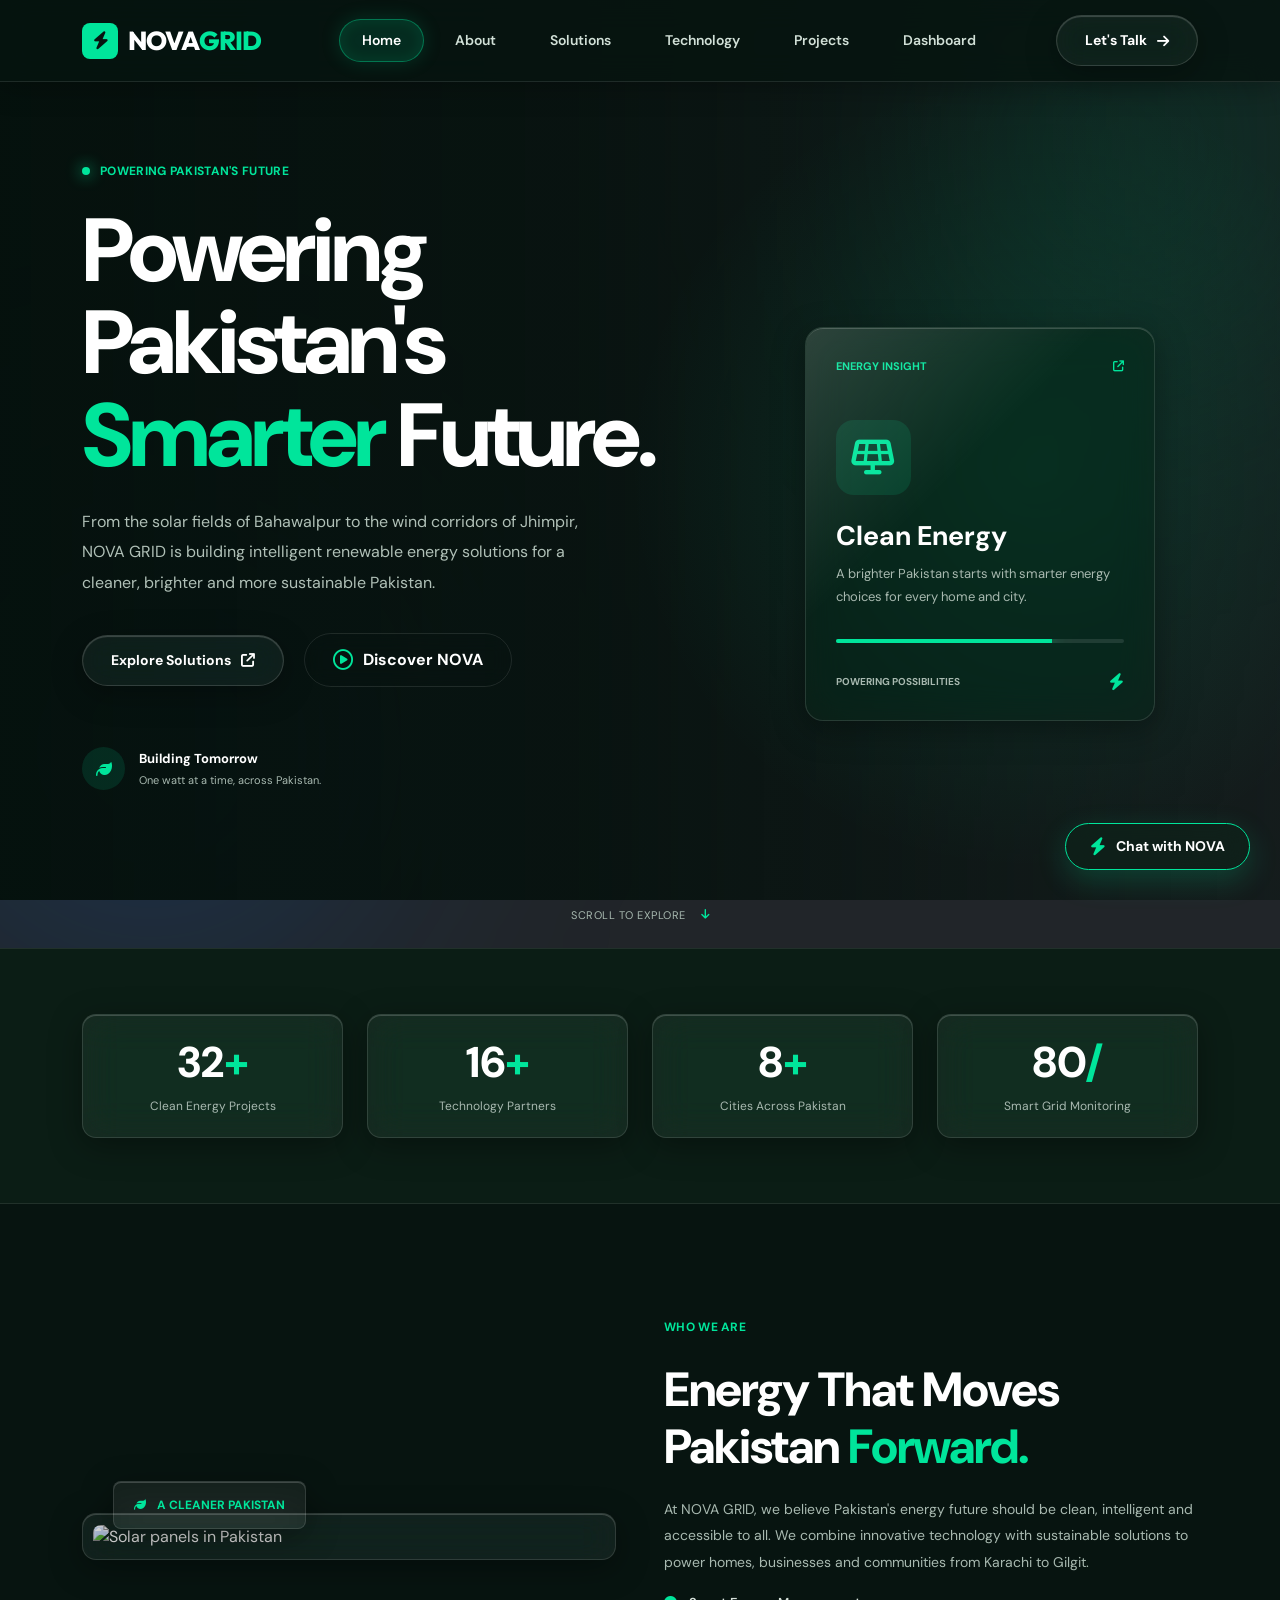
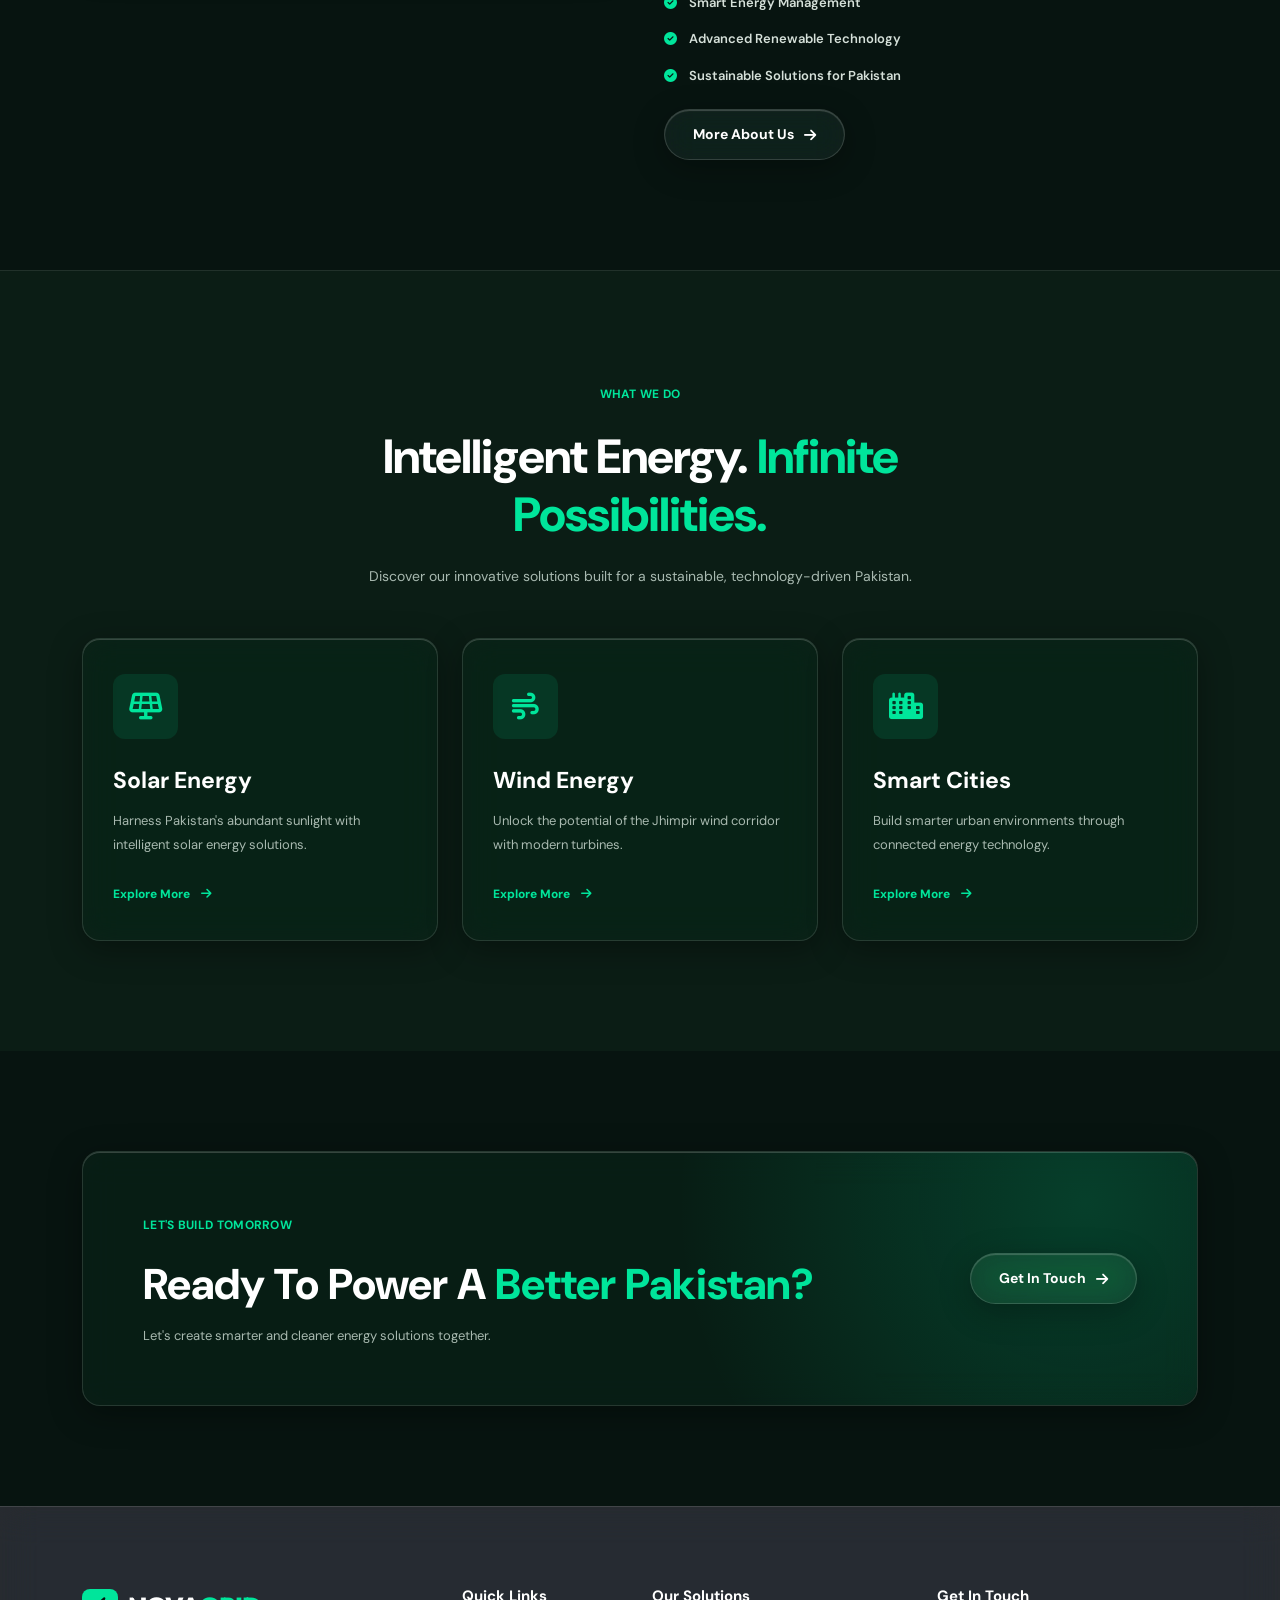
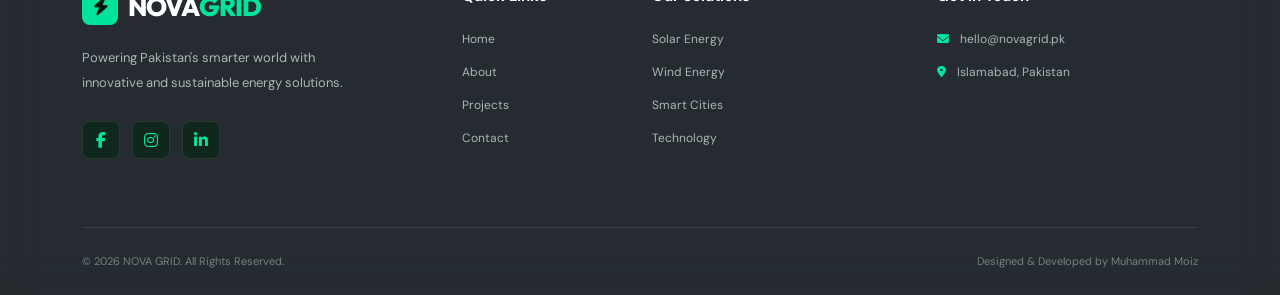
==== index.html @ ccac29c7 "Add files via upload" ====
<!DOCTYPE html>
<html lang="en">
<head>
    <meta charset="UTF-8">
    <meta name="viewport" content="width=device-width, initial-scale=1.0">
    <meta name="description" content="NOVA GRID — Powering Pakistan's smarter, cleaner future with intelligent renewable energy solutions.">
    <title>NOVA GRID | Powering Pakistan's Smarter Future</title>

    <!-- Bootstrap 5 CSS -->
    <link href="https://cdn.jsdelivr.net/npm/bootstrap@5.3.3/dist/css/bootstrap.min.css" rel="stylesheet">

    <!-- Font Awesome -->
    <link rel="stylesheet" href="https://cdnjs.cloudflare.com/ajax/libs/font-awesome/6.5.2/css/all.min.css">

    <!-- Google Fonts -->
    <link href="https://fonts.googleapis.com/css2?family=DM+Sans:wght@400;500;600;700;800&family=Outfit:wght@400;500;600;700;800&display=swap" rel="stylesheet">

    <!-- Custom liquid-glass CSS -->
    <link rel="stylesheet" href="style.css">
</head>

<body class="font-dmsans bg-dark text-white overflow-x-hidden">

    <!-- Skip link (accessibility) -->
    <a href="#main" class="skip-link">Skip to content</a>

    <!-- Ambient gradient blobs -->
    <div class="ambient-blob blob-a" aria-hidden="true"></div>
    <div class="ambient-blob blob-b" aria-hidden="true"></div>

    <!-- ================= NAVBAR ================= -->
    <nav class="navbar navbar-expand-lg fixed-top glass-nav">
        <div class="container">
            <!-- Logo -->
            <a class="navbar-brand" href="index.html">
                <span class="brand-icon"><i class="fa-solid fa-bolt"></i></span>
                NOVA<span class="brand-green">GRID</span>
            </a>

            <!-- Mobile Toggle Button -->
            <button class="navbar-toggler" type="button"
                data-bs-toggle="collapse" data-bs-target="#mainNavbar"
                aria-controls="mainNavbar" aria-expanded="false" aria-label="Toggle navigation">
                <span class="navbar-toggler-icon"></span>
            </button>

            <!-- Links -->
            <div class="collapse navbar-collapse" id="mainNavbar">
                <ul class="navbar-nav mx-auto mb-2 mb-lg-0">
                    <li class="nav-item"><a class="nav-link active" href="index.html">Home</a></li>
                    <li class="nav-item"><a class="nav-link" href="about.html">About</a></li>
                    <li class="nav-item"><a class="nav-link" href="solutions.html">Solutions</a></li>
                    <li class="nav-item"><a class="nav-link" href="technology.html">Technology</a></li>
                    <li class="nav-item"><a class="nav-link" href="projects.html">Projects</a></li>
                    <li class="nav-item"><a class="nav-link" href="dashboard.html">Dashboard</a></li>
                </ul>
                
                <!-- Button -->
                <a href="contact.html" class="nav-btn mt-3 mt-lg-0">
                    Let's Talk <i class="fa-solid fa-arrow-right"></i>
                </a>
            </div>
        </div>
    </nav>

    <main id="main">

        <!-- ================= HERO ================= -->
        <section class="hero-section relative min-h-screen flex items-center">
            <div class="hero-overlay" aria-hidden="true"></div>

            

            <div class="container relative z-10 py-5 lg:py-0">
                <div class="row align-items-center g-5 min-vh-100">

                    <!-- Hero copy -->
                    <div class="col-lg-7 hero-content">
                        <div class="hero-tag">
                            <span></span>
                            POWERING PAKISTAN'S FUTURE
                        </div>

                        <h1 class="font-outfit">
                            Powering Pakistan's <br>
                            <span>Smarter</span> Future.
                        </h1>

                        <p class="hero-description">
                            From the solar fields of Bahawalpur to the wind corridors
                            of Jhimpir, NOVA GRID is building intelligent renewable
                            energy solutions for a cleaner, brighter and more
                            sustainable Pakistan.
                        </p>

                        <div class="hero-buttons">
                            <a href="solutions.html" class="primary-btn">
                                Explore Solutions
                                <i class="fa-solid fa-arrow-up-right-from-square"></i>
                            </a>
                            <a href="about.html" class="secondary-btn">
                                <i class="fa-regular fa-circle-play"></i>
                                Discover NOVA
                            </a>
                        </div>

                        <div class="hero-trust">
                            <div class="trust-icon">
                                <i class="fa-solid fa-leaf"></i>
                            </div>
                            <div>
                                <strong>Building Tomorrow</strong>
                                <small>One watt at a time, across Pakistan.</small>
                            </div>
                        </div>
                    </div>

                    <!-- Glass card -->
                    <div class="col-lg-5">
                        <div class="hero-card glass">
                            <div class="card-top">
                                <span>ENERGY INSIGHT</span>
                                <i class="fa-solid fa-arrow-up-right-from-square"></i>
                            </div>

                            <div class="energy-icon">
                                <i class="fa-solid fa-solar-panel"></i>
                            </div>

                            <h3 class="font-outfit">Clean Energy</h3>
                            <p>
                                A brighter Pakistan starts with smarter
                                energy choices for every home and city.
                            </p>

                            <div class="energy-line"><span></span></div>

                            <div class="card-bottom">
                                <span>POWERING POSSIBILITIES</span>
                                <i class="fa-solid fa-bolt"></i>
                            </div>
                        </div>
                    </div>

                </div>
            </div>

            <div class="hero-scroll">
                SCROLL TO EXPLORE
                <i class="fa-solid fa-arrow-down"></i>
            </div>
        </section>

        <!-- ================= STATS ================= -->
        <section class="stats-section">
            <div class="container">
                <div class="row g-4">
                    <div class="col-6 col-lg-3">
                        <div class="stat-box glass-light">
                            <h2 class="font-outfit">100<span>+</span></h2>
                            <p>Clean Energy Projects</p>
                        </div>
                    </div>
                    <div class="col-6 col-lg-3">
                        <div class="stat-box glass-light">
                            <h2 class="font-outfit">50<span>+</span></h2>
                            <p>Technology Partners</p>
                        </div>
                    </div>
                    <div class="col-6 col-lg-3">
                        <div class="stat-box glass-light">
                            <h2 class="font-outfit">25<span>+</span></h2>
                            <p>Cities Across Pakistan</p>
                        </div>
                    </div>
                    <div class="col-6 col-lg-3">
                        <div class="stat-box glass-light">
                            <h2 class="font-outfit">24<span>/7</span></h2>
                            <p>Smart Grid Monitoring</p>
                        </div>
                    </div>
                </div>
            </div>
        </section>

        <!-- ================= ABOUT ================= -->
        <section class="about-section">
            <div class="container">
                <div class="row align-items-center g-5">

                    <div class="col-lg-6">
                        <div class="about-image glass-light">
                            <img
                                src="https://images.unsplash.com/photo-1509391366360-2e959784a276?auto=format&fit=crop&w=1000&q=85"
                                alt="Solar panels in Pakistan">
                            <div class="image-label glass-light">
                                <i class="fa-solid fa-leaf"></i>
                                A CLEANER PAKISTAN
                            </div>
                        </div>
                    </div>

                    <div class="col-lg-6">
                        <span class="section-tag">WHO WE ARE</span>
                        <h2 class="section-title font-outfit">
                            Energy That Moves
                            Pakistan <span>Forward.</span>
                        </h2>

                        <p class="section-description">
                            At NOVA GRID, we believe Pakistan's energy future
                            should be clean, intelligent and accessible to all.
                            We combine innovative technology with sustainable
                            solutions to power homes, businesses and communities
                            from Karachi to Gilgit.
                        </p>

                        <div class="about-feature">
                            <i class="fa-solid fa-circle-check"></i>
                            <span>Smart Energy Management</span>
                        </div>
                        <div class="about-feature">
                            <i class="fa-solid fa-circle-check"></i>
                            <span>Advanced Renewable Technology</span>
                        </div>
                        <div class="about-feature">
                            <i class="fa-solid fa-circle-check"></i>
                            <span>Sustainable Solutions for Pakistan</span>
                        </div>

                        <a href="about.html" class="primary-btn mt-4">
                            More About Us
                            <i class="fa-solid fa-arrow-right"></i>
                        </a>
                    </div>

                </div>
            </div>
        </section>

        <!-- ================= SOLUTIONS ================= -->
        <section class="solutions-section">
            <div class="container">
                <div class="section-heading text-center">
                    <span class="section-tag">WHAT WE DO</span>
                    <h2 class="section-title font-outfit">
                        Intelligent Energy.
                        <span>Infinite Possibilities.</span>
                    </h2>
                    <p class="section-description mx-auto">
                        Discover our innovative solutions built for
                        a sustainable, technology-driven Pakistan.
                    </p>
                </div>

                <div class="row g-4 mt-4">
                    <div class="col-md-6 col-lg-4">
                        <div class="solution-card glass">
                            <div class="solution-icon">
                                <i class="fa-solid fa-solar-panel"></i>
                            </div>
                            <h3 class="font-outfit">Solar Energy</h3>
                            <p>
                                Harness Pakistan's abundant sunlight with
                                intelligent solar energy solutions.
                            </p>
                            <a href="solutions.html">
                                Explore More <i class="fa-solid fa-arrow-right"></i>
                            </a>
                        </div>
                    </div>

                    <div class="col-md-6 col-lg-4">
                        <div class="solution-card glass">
                            <div class="solution-icon">
                                <i class="fa-solid fa-wind"></i>
                            </div>
                            <h3 class="font-outfit">Wind Energy</h3>
                            <p>
                                Unlock the potential of the Jhimpir wind
                                corridor with modern turbines.
                            </p>
                            <a href="solutions.html">
                                Explore More <i class="fa-solid fa-arrow-right"></i>
                            </a>
                        </div>
                    </div>

                    <div class="col-md-6 col-lg-4">
                        <div class="solution-card glass">
                            <div class="solution-icon">
                                <i class="fa-solid fa-city"></i>
                            </div>
                            <h3 class="font-outfit">Smart Cities</h3>
                            <p>
                                Build smarter urban environments through
                                connected energy technology.
                            </p>
                            <a href="solutions.html">
                                Explore More <i class="fa-solid fa-arrow-right"></i>
                            </a>
                        </div>
                    </div>
                </div>
            </div>
        </section>

        <!-- ================= CTA ================= -->
        <section class="cta-section">
            <div class="container">
                <div class="cta-box glass">
                    <div>
                        <span class="section-tag">LET'S BUILD TOMORROW</span>
                        <h2 class="font-outfit">
                            Ready To Power A
                            <span>Better Pakistan?</span>
                        </h2>
                        <p>
                            Let's create smarter and cleaner energy
                            solutions together.
                        </p>
                    </div>
                    <a href="contact.html" class="primary-btn">
                        Get In Touch
                        <i class="fa-solid fa-arrow-right"></i>
                    </a>
                </div>
            </div>
        </section>

    </main>

    <!-- ================= FOOTER ================= -->
    <footer class="footer glass-footer">
        <div class="container">
            <div class="row g-4">
                <div class="col-lg-4">
                    <a class="navbar-brand" href="index.html">
                        <span class="brand-icon"><i class="fa-solid fa-bolt"></i></span>
                        NOVA<span class="brand-green">GRID</span>
                    </a>
                    <p class="footer-description">
                        Powering Pakistan's smarter world with innovative
                        and sustainable energy solutions.
                    </p>
                    <div class="social-links">
                        <a href="#" aria-label="Facebook"><i class="fa-brands fa-facebook-f"></i></a>
                        <a href="#" aria-label="Instagram"><i class="fa-brands fa-instagram"></i></a>
                        <a href="#" aria-label="LinkedIn"><i class="fa-brands fa-linkedin-in"></i></a>
                    </div>
                </div>

                <div class="col-6 col-lg-2">
                    <h5 class="font-outfit">Quick Links</h5>
                    <a href="index.html">Home</a>
                    <a href="about.html">About</a>
                    <a href="projects.html">Projects</a>
                    <a href="contact.html">Contact</a>
                </div>

                <div class="col-6 col-lg-3">
                    <h5 class="font-outfit">Our Solutions</h5>
                    <a href="solutions.html">Solar Energy</a>
                    <a href="solutions.html">Wind Energy</a>
                    <a href="solutions.html">Smart Cities</a>
                    <a href="technology.html">Technology</a>
                </div>

                <div class="col-lg-3">
                    <h5 class="font-outfit">Get In Touch</h5>
                    <p><i class="fa-solid fa-envelope"></i> hello@novagrid.pk</p>
                    <p><i class="fa-solid fa-location-dot"></i> Islamabad, Pakistan</p>
                </div>
            </div>

                        <!-- Footer Bottom -->
            <div class="footer-bottom">
                <p>© 2026 NOVA GRID. All Rights Reserved.</p>
                
                <!-- Yahan aapka naam hai -->
                <p class="developer-credit">
                    Designed & Developed by <span class="moiz-signature">Muhammad Moiz</span>
                </p>
            </div>
        </div>
    </footer>

    <!-- ================= NOVA GRID AI CHATBOT ================= -->
    <!-- Floating Chat Button -->
    <div class="chat-toggle-btn" id="chatToggle">
        <i class="fa-solid fa-bolt"></i> Chat with NOVA
    </div>

    <!-- Chat Window -->
    <div class="chat-window glass" id="chatWindow">
        <div class="chat-header">
            <div class="chat-header-info">
                <div class="chat-avatar"><i class="fa-solid fa-robot"></i></div>
                <div>
                    <h5>NOVA Assistant</h5>
                    <small>Instant answers • Smart energy guide</small>
                </div>
            </div>
            <div class="chat-close" id="chatClose"><i class="fa-solid fa-xmark"></i></div>
        </div>

        <div class="chat-body" id="chatBody">
            <div class="chat-message bot-message">
                Welcome to NOVA GRID! ⚡ I'm your automated energy assistant. Ask me about our solutions, projects in Pakistan, or how to get started.
            </div>
        </div>
        <!-- Quick Replies -->
        <div class="chat-quick-replies" id="quickReplies">
            <button class="quick-btn" onclick="sendQuickReply('Services')">Services</button>
            <button class="quick-btn" onclick="sendQuickReply('Pricing')">Pricing</button>
            <button class="quick-btn" onclick="sendQuickReply('Timeline')">Timeline</button>
            <button class="quick-btn" onclick="sendQuickReply('Projects')">Projects</button>
            <button class="quick-btn" onclick="sendQuickReply('Contact')">Contact</button>
        </div>

        <div class="chat-footer">
            <input type="text" id="chatInput" placeholder="Ask about solar, wind, pricing..." autocomplete="off">
            <button id="chatSend"><i class="fa-solid fa-paper-plane"></i></button>
        </div>
        <div class="chat-note">Automated assistant • For custom quotes, visit Contact page.</div>
    </div>

    <!-- Bootstrap JS -->
    <script src="https://cdn.jsdelivr.net/npm/bootstrap@5.3.3/dist/js/bootstrap.bundle.min.js"></script>

    <!-- jQuery -->
    <script src="https://code.jquery.com/jquery-3.7.1.min.js"></script>

    <!-- Custom JS -->
    <script src="script.js"></script>

</body>
</html>
---- style.css ----
/* =====================================
   NOVA GRID — LIQUID GLASS THEME
===================================== */

* { margin: 0; padding: 0; box-sizing: border-box; }

:root {
    --dark: #071410;
    --dark-light: #0d2018;
    --card: #10271e;
    --green: #00e59b;
    --green-dark: #00b77c;
    --white: #ffffff;
    --text: #a8b9b0;
    --border: rgba(255, 255, 255, 0.09);

    /* Glass tokens */
    --glass-bg: rgba(255, 255, 255, 0.06);
    --glass-bg-strong: rgba(13, 37, 27, 0.55);
    --glass-border: rgba(255, 255, 255, 0.12);
    --glass-highlight: rgba(255, 255, 255, 0.18);
    --glass-shadow: 0 8px 32px rgba(0, 0, 0, 0.35);
    --glass-blur: blur(18px);
}

html { scroll-behavior: smooth; }

body {
    background: var(--dark);
    color: var(--white);
    font-family: 'DM Sans', sans-serif;
    overflow-x: hidden;
    position: relative;
}

a { text-decoration: none; color: inherit; }
::selection { background: var(--green); color: var(--dark); }

/* ---------- Accessibility ---------- */
.skip-link {
    position: absolute; top: -60px; left: 20px; z-index: 2000;
    background: var(--green); color: var(--dark);
    padding: 12px 20px; border-radius: 6px;
    font-weight: 800; font-size: 13px;
    transition: top 0.2s ease;
}
.skip-link:focus { top: 20px; }

a:focus-visible, button:focus-visible, .nav-link:focus-visible,
.primary-btn:focus-visible, .secondary-btn:focus-visible, .nav-btn:focus-visible {
    outline: 2px solid var(--green);
    outline-offset: 3px;
    border-radius: 4px;
}

/* ---------- Ambient blobs (glass refraction) ---------- */
.ambient-blob {
    position: fixed; border-radius: 50%;
    filter: blur(120px); z-index: -1; pointer-events: none;
}
.blob-a {
    width: 600px; height: 600px; top: -150px; right: -150px;
    background: radial-gradient(circle, rgba(0,229,155,0.35), transparent 70%);
}
.blob-b {
    width: 700px; height: 700px; bottom: -200px; left: -200px;
    background: radial-gradient(circle, rgba(0,120,255,0.22), transparent 70%);
}

/* =====================================
   GLASS UTILITY
===================================== */
.glass {
    background: var(--glass-bg-strong);
    border: 1px solid var(--glass-border);
    backdrop-filter: var(--glass-blur) saturate(180%);
    -webkit-backdrop-filter: var(--glass-blur) saturate(180%);
    box-shadow: var(--glass-shadow), inset 0 1px 0 var(--glass-highlight);
    border-radius: 18px;
}
.glass-light {
    background: var(--glass-bg);
    border: 1px solid var(--glass-border);
    backdrop-filter: var(--glass-blur) saturate(160%);
    -webkit-backdrop-filter: var(--glass-blur) saturate(160%);
    box-shadow: var(--glass-shadow), inset 0 1px 0 var(--glass-highlight);
    border-radius: 14px;
}

/* =====================================
   NAVBAR (APPLE LIQUID GLASS STYLE)
===================================== */

.glass-nav {
    padding: 15px 0;
    background: rgba(7, 20, 16, 0.85) !important;
    backdrop-filter: blur(15px);
    -webkit-backdrop-filter: blur(15px);
    border-bottom: 1px solid rgba(255, 255, 255, 0.1);
    box-shadow: 0 4px 30px rgba(0, 0, 0, 0.3);
    z-index: 1000;
    transition: all 0.3s ease;
}

.glass-nav.scrolled {
    padding: 10px 0;
    background: rgba(5, 14, 10, 0.95) !important;
}

/* Logo */
.navbar-brand {
    font-family: 'Outfit', sans-serif;
    font-size: 26px;
    font-weight: 800;
    color: #ffffff !important;
    display: flex;
    align-items: center;
    letter-spacing: -1px;
    margin-right: 20px;
}

.brand-icon {
    display: inline-flex;
    align-items: center;
    justify-content: center;
    width: 36px;
    height: 36px;
    background: var(--green);
    color: var(--dark);
    border-radius: 8px;
    margin-right: 10px;
    font-size: 18px;
}

.brand-green {
    color: var(--green);
}

/* Nav Links (Glass Pill Style) */
.navbar-nav {
    gap: 8px;
}

.nav-link {
    color: #d1e0d7 !important;
    font-size: 14px;
    font-weight: 600;
    padding: 10px 22px !important;
    border-radius: 30px;
    transition: all 0.4s cubic-bezier(0.25, 0.8, 0.25, 1);
    border: 1px solid transparent;
    position: relative;
}

.nav-link:hover {
    color: var(--white) !important;
    background: rgba(255, 255, 255, 0.08);
    border: 1px solid rgba(255, 255, 255, 0.15);
    backdrop-filter: blur(10px);
    -webkit-backdrop-filter: blur(10px);
    box-shadow: inset 0 0 15px rgba(255,255,255,0.05), 0 5px 15px rgba(0,0,0,0.2);
    transform: translateY(-2px);
}

.nav-link.active {
    color: var(--white) !important;
    background: rgba(0, 229, 155, 0.12);
    border: 1px solid rgba(0, 229, 155, 0.4);
    box-shadow: inset 0 0 15px rgba(0,229,155,0.1), 0 0 20px rgba(0,229,155,0.15);
}

.nav-link.active::after {
    display: none;
}

/* =====================================
   ULTIMATE LIQUID GLASS BUTTONS
===================================== */
.primary-btn, 
.nav-btn, 
.filter-btn {
    display: inline-flex;
    align-items: center;
    justify-content: center;
    gap: 10px;
    padding: 14px 28px;
    background: rgba(255, 255, 255, 0.05);
    color: var(--white) !important;
    font-size: 14px;
    font-weight: 700;
    border-radius: 50px;
    border: 1px solid rgba(255, 255, 255, 0.15);
    backdrop-filter: blur(16px) saturate(180%);
    -webkit-backdrop-filter: blur(16px) saturate(180%);
    box-shadow: 
        inset 0 1px 1px rgba(255,255,255,0.2), 
        0 8px 32px rgba(0,0,0,0.3);
    transition: all 0.4s ease;
    cursor: pointer;
    text-decoration: none;
    position: relative;
    overflow: hidden;
}

.primary-btn::before, 
.nav-btn::before, 
.filter-btn::before {
    content: '';
    position: absolute;
    top: 0; left: -100%;
    width: 50%; height: 100%;
    background: linear-gradient(to right, transparent, rgba(255,255,255,0.2), transparent);
    transform: skewX(-20deg);
    transition: 0.6s;
}

.primary-btn:hover, 
.nav-btn:hover, 
.filter-btn:hover {
    background: rgba(255, 255, 255, 0.1);
    transform: translateY(-3px);
    box-shadow: 
        inset 0 1px 1px rgba(255,255,255,0.3), 
        0 12px 40px rgba(0, 229, 155, 0.2), 
        0 0 20px rgba(0, 229, 155, 0.2);
    border-color: rgba(0, 229, 155, 0.5);
    color: var(--green) !important;
}

.primary-btn:hover::before, 
.nav-btn:hover::before, 
.filter-btn:hover::before {
    left: 200%;
}

.filter-btn.active {
    background: rgba(0, 229, 155, 0.15);
    border-color: var(--green);
    color: var(--green) !important;
    box-shadow: inset 0 0 20px rgba(0,229,155,0.2), 0 0 15px rgba(0,229,155,0.1);
}

/* Secondary Button */
.secondary-btn {
    display: inline-flex;
    align-items: center;
    gap: 10px;
    padding: 14px 28px;
    border-radius: 50px;
    background: transparent;
    border: 1px solid rgba(255,255,255,0.1);
    backdrop-filter: blur(10px);
    transition: 0.4s ease;
    color: var(--white);
    font-weight: 700;
}
.secondary-btn:hover {
    background: rgba(255,255,255,0.05);
    border-color: var(--white);
}
.secondary-btn i { font-size: 20px; color: var(--green); }

/* Desktop Visibility Fix */
@media (min-width: 992px) {
    .navbar-collapse {
        display: flex !important;
        flex-basis: auto;
    }
    .navbar-nav {
        flex-direction: row;
        align-items: center;
    }
}

/* Mobile View */
@media (max-width: 991px) {
    .navbar-collapse {
        background: rgba(11, 29, 21, 0.98);
        padding: 20px;
        margin-top: 15px;
        border: 1px solid rgba(255, 255, 255, 0.1);
        border-radius: 12px;
    }
    .nav-btn {
        margin-top: 15px;
        display: inline-flex;
    }
}

/* =====================================
   HERO
===================================== */
.hero-section {
    position: relative;
    background:
        linear-gradient(90deg,
        rgba(5, 17, 13, 0.98) 0%,
        rgba(5, 17, 13, 0.87) 45%,
        rgba(5, 17, 13, 0.45) 100%),
        url('https://images.unsplash.com/photo-1509391366360-2e959784a276?auto=format&fit=crop&w=2000&q=90');
    background-size: cover; background-position: center;
    background-attachment: fixed; overflow: hidden;
}
.hero-overlay {
    position: absolute; inset: 0;
    background: radial-gradient(circle at 80% 50%, rgba(0, 229, 155, 0.13), transparent 35%);
    pointer-events: none;
}
.hero-content { position: relative; z-index: 2; animation: heroFade 0.9s ease; }

.hero-tag, .section-tag {
    display: inline-flex; align-items: center; gap: 10px;
    color: var(--green); font-size: 12px; font-weight: 700;
    letter-spacing: 0.3px; margin-bottom: 25px;
}
.hero-tag span {
    width: 8px; height: 8px; background: var(--green); border-radius: 50%;
    box-shadow: 0 0 15px var(--green); animation: pulse 1.5s infinite;
}

.hero-content h1 {
    font-size: clamp(55px, 7vw, 95px);
    line-height: 1.03; font-weight: 800; letter-spacing: -4px;
}
.hero-content h1 span, .section-title span, .cta-box h2 span { color: var(--green); }

.hero-description {
    max-width: 530px; color: #b0c0b7;
    font-size: 16px; line-height: 1.9; margin-top: 25px;
}
.hero-buttons { display: flex; flex-wrap: wrap; align-items: center; gap: 20px; margin-top: 35px; }

.hero-trust { display: flex; align-items: center; gap: 14px; margin-top: 60px; }
.trust-icon {
    width: 43px; height: 43px; display: grid; place-items: center;
    background: rgba(0, 229, 155, 0.12); color: var(--green); border-radius: 50%;
}
.hero-trust strong, .hero-trust small { display: block; }
.hero-trust strong { font-size: 13px; }
.hero-trust small { color: var(--text); font-size: 11px; margin-top: 4px; }

/* Hero glass card */
.hero-card {
    max-width: 350px; margin: 100px auto 0;
    padding: 30px; position: relative; overflow: hidden;
    animation: floatCard 5s ease-in-out infinite;
}
.hero-card::before {
    content: ""; position: absolute; inset: 0; border-radius: 18px;
    background: linear-gradient(135deg, rgba(255,255,255,0.15) 0%, transparent 40%);
    pointer-events: none;
}
.card-top, .card-bottom { display: flex; justify-content: space-between; align-items: center; }
.card-top { color: var(--green); font-size: 11px; font-weight: 700; }
.energy-icon {
    width: 75px; height: 75px; display: grid; place-items: center;
    background: rgba(0, 229, 155, 0.12); color: var(--green);
    border-radius: 18px; font-size: 35px; margin: 45px 0 25px;
}
.hero-card h3 { font-size: 27px; font-weight: 700; }
.hero-card p { color: var(--text); font-size: 13px; line-height: 1.8; margin-top: 10px; }
.energy-line {
    height: 4px; background: rgba(255, 255, 255, 0.1);
    border-radius: 10px; margin: 30px 0; overflow: hidden;
}
.energy-line span {
    display: block; height: 100%; width: 75%;
    background: var(--green); box-shadow: 0 0 15px var(--green);
}
.card-bottom { color: var(--text); font-size: 10px; font-weight: 700; }
.card-bottom i { color: var(--green); font-size: 17px; }

.hero-scroll {
    position: absolute; bottom: 25px; left: 50%;
    transform: translateX(-50%);
    display: flex; align-items: center; gap: 15px;
    color: var(--text); font-size: 11px; letter-spacing: 0.5px;
}
.hero-scroll i { color: var(--green); }

/* =====================================
   STATS
===================================== */
.stats-section {
    padding: 65px 0;
    background: #0b1d15;
    border-top: 1px solid var(--border);
    border-bottom: 1px solid var(--border);
}
.stat-box { text-align: center; padding: 22px 10px; }
.stat-box h2 { font-size: 43px; font-weight: 800; color: var(--white); }
.stat-box h2 span { color: var(--green); }
.stat-box p { color: var(--text); font-size: 12px; margin: 8px 0 0; }

/* =====================================
   ABOUT
===================================== */
.about-section { padding: 110px 0; background: var(--dark); }
.about-image { position: relative; padding: 10px; }
.about-image img {
    width: 100%; height: 430px; object-fit: cover;
    border-radius: 8px; filter: brightness(0.85);
}
.image-label {
    position: absolute; bottom: 30px; left: 30px;
    padding: 14px 20px; border-radius: 8px;
    color: var(--green); font-size: 12px; font-weight: 700;
}
.image-label i { margin-right: 8px; }

.section-title {
    font-size: clamp(32px, 4vw, 48px);
    font-weight: 800; line-height: 1.2;
    letter-spacing: -1px; margin-bottom: 20px;
}
.section-description {
    color: var(--text); font-size: 14px;
    line-height: 1.9; max-width: 550px;
}
.about-feature {
    display: flex; align-items: center; gap: 12px;
    margin-top: 17px; color: #d5e0d9; font-size: 13px; font-weight: 600;
}
.about-feature i { color: var(--green); }

/* =====================================
   SOLUTIONS
===================================== */
.solutions-section {
    padding: 110px 0; background: #0b1d15;
    border-top: 1px solid var(--border);
}
.section-heading { max-width: 700px; margin: 0 auto; }

.solution-card {
    height: 100%; padding: 35px 30px;
    transition: 0.4s; position: relative; overflow: hidden;
}
.solution-card::before {
    content: ""; position: absolute; top: 0; left: 0;
    width: 0; height: 3px; background: var(--green); transition: 0.4s;
    border-radius: 18px 18px 0 0;
}
.solution-card:hover {
    transform: translateY(-10px);
    border-color: rgba(0, 229, 155, 0.4);
    background: rgba(255, 255, 255, 0.09);
}
.solution-card:hover::before { width: 100%; }

.solution-icon {
    width: 65px; height: 65px; display: grid; place-items: center;
    background: rgba(0, 229, 155, 0.1); color: var(--green);
    border-radius: 12px; font-size: 27px; margin-bottom: 28px; transition: 0.3s;
}
.solution-card:hover .solution-icon {
    background: var(--green); color: var(--dark); transform: rotate(5deg);
}
.solution-card h3 { font-size: 23px; font-weight: 700; }
.solution-card p { color: var(--text); font-size: 13px; line-height: 1.8; margin: 15px 0 25px; }
.solution-card a { color: var(--green); font-size: 12px; font-weight: 800; }
.solution-card a i { margin-left: 8px; transition: 0.3s; }
.solution-card a:hover i { transform: translateX(5px); }

/* =====================================
   CTA
===================================== */
.cta-section { padding: 100px 0; background: var(--dark); }
.cta-box {
    padding: 60px;
    display: flex; align-items: center;
    justify-content: space-between; gap: 30px;
    position: relative; overflow: hidden;
}
.cta-box::before {
    content: ""; position: absolute; inset: 0; border-radius: 18px;
    background: radial-gradient(circle at 90% 20%, rgba(0, 229, 155, 0.17), transparent 40%);
    pointer-events: none;
}
.cta-box h2 { font-size: clamp(30px, 4vw, 43px); font-weight: 800; margin-bottom: 15px; position: relative; }
.cta-box p { color: var(--text); font-size: 13px; margin-bottom: 0; position: relative; }
.cta-box .primary-btn { position: relative; }

/* =====================================
   FOOTER
===================================== */
.footer { padding: 80px 0 0; background: #050e0a; border-top: 1px solid var(--border); }
.glass-footer {
    background: rgba(255, 255, 255, 0.03);
    border-top: 1px solid var(--glass-border);
    backdrop-filter: var(--glass-blur) saturate(160%);
    -webkit-backdrop-filter: var(--glass-blur) saturate(160%);
}
.footer-description {
    max-width: 290px; color: var(--text);
    font-size: 13px; line-height: 1.9; margin-top: 20px;
}
.footer h5 { font-size: 15px; font-weight: 700; margin-bottom: 25px; }
.footer .col-6 a, .footer .col-lg-3 p {
    display: block; color: var(--text); font-size: 12px;
    margin-bottom: 15px; transition: 0.3s;
}
.footer .col-6 a:hover { color: var(--green); transform: translateX(4px); }
.footer .col-lg-3 p i { color: var(--green); margin-right: 8px; }

.social-links { display: flex; gap: 12px; margin-top: 25px; }
.social-links a {
    width: 38px; height: 38px; display: grid; place-items: center;
    background: var(--card); border: 1px solid var(--border);
    border-radius: 7px; color: var(--green); transition: 0.3s;
}
.social-links a:hover {
    background: var(--green); color: var(--dark); transform: translateY(-5px);
}

.footer-bottom {
    display: flex; justify-content: space-between; flex-wrap: wrap;
    gap: 15px; margin-top: 65px; padding: 25px 0;
    border-top: 1px solid var(--border);
}
.footer-bottom p { color: #71857a; font-size: 11px; margin: 0; }
.footer-bottom i { color: var(--green); }

/* =====================================
   ANIMATIONS
===================================== */
@keyframes heroFade {
    from { opacity: 0; transform: translateY(30px); }
    to   { opacity: 1; transform: translateY(0); }
}
@keyframes floatCard {
    0%, 100% { transform: translateY(0); }
    50%      { transform: translateY(-15px); }
}
@keyframes pulse {
    0%, 100% { box-shadow: 0 0 0 0 rgba(0, 229, 155, 0.5); }
    50%      { box-shadow: 0 0 0 8px rgba(0, 229, 155, 0); }
}

/* =====================================
   RESPONSIVE
===================================== */
@media (max-width: 991px) {
    .navbar-collapse {
        background: rgba(11, 29, 21, 0.92);
        backdrop-filter: blur(20px);
        -webkit-backdrop-filter: blur(20px);
        padding: 20px; margin-top: 15px;
        border: 1px solid var(--glass-border); border-radius: 12px;
    }
    .navbar-nav { gap: 5px; }
    .nav-btn { display: inline-block; margin-top: 15px; }
    .hero-section { background-attachment: scroll; }
    .hero-content { padding-top: 150px; }
    .hero-card { margin: 50px auto 80px; }
    .cta-box { flex-direction: column; align-items: flex-start; padding: 40px; }
}

@media (max-width: 576px) {
    .navbar { padding: 14px 0; }
    .navbar-brand { font-size: 22px; }
    .hero-content h1 { font-size: 53px; letter-spacing: -2px; }
    .hero-description { font-size: 14px; }
    .hero-buttons { align-items: flex-start; flex-direction: column; }
    .hero-scroll { display: none; }
    .hero-card { padding: 25px; }
    .stats-section { padding: 45px 0; }
    .stat-box h2 { font-size: 34px; }
    .about-section, .solutions-section { padding: 75px 0; }
    .about-image img { height: 300px; }
    .cta-section { padding: 65px 0; }
    .cta-box { padding: 30px 22px; }
    .footer { padding-top: 60px; }
    .footer-bottom { flex-direction: column; margin-top: 40px; }
}

/* =====================================
   ACCESSIBILITY + FALLBACK
===================================== */
@media (prefers-reduced-motion: reduce) {
    *, *::before, *::after {
        scroll-behavior: auto !important;
        animation-duration: 0.01ms !important;
        transition-duration: 0.01ms !important;
    }
    .hero-tag span, .hero-card { animation: none; }
}

@supports not ((backdrop-filter: blur(1px)) or (-webkit-backdrop-filter: blur(1px))) {
    .glass, .glass-light, .glass-nav, .glass-footer {
        background: rgba(10, 25, 20, 0.94) !important;
    }
}

/* =====================================
   INNER PAGES (ABOUT, SOLUTIONS, ETC.)
===================================== */
.inner-hero {
    min-height: 480px;
    padding: 180px 0 90px;
    background:
        linear-gradient(90deg, rgba(5,17,13,0.96), rgba(5,17,13,0.72)),
        url('https://images.unsplash.com/photo-1473341304170-971dccb5ac1e?auto=format&fit=crop&w=1800&q=85');
    background-size: cover;
    background-position: center;
    border-bottom: 1px solid var(--border);
    position: relative;
}
.inner-hero::after {
    content: "";
    position: absolute;
    bottom: 0; left: 0; right: 0;
    height: 1px;
    background: linear-gradient(90deg, transparent, var(--glass-border), transparent);
}
.inner-hero h1 {
    font-size: clamp(42px, 6vw, 68px);
    font-weight: 800;
    line-height: 1.1;
    letter-spacing: -2px;
}
.inner-hero h1 span { color: var(--green); }
.inner-hero p {
    color: var(--text);
    max-width: 520px;
    font-size: 14px;
    line-height: 1.9;
    margin-top: 20px;
}

.breadcrumb-area {
    display: flex; align-items: center; gap: 12px;
    margin-top: 30px; font-size: 12px; color: var(--text);
}
.breadcrumb-area a { color: var(--green); }

/* Intro section */
.about-intro { padding: 110px 0; background: var(--dark); }

.about-main-image {
    position: relative; padding: 10px;
}
.about-main-image img {
    width: 100%; height: 440px; object-fit: cover;
    border-radius: 8px; filter: brightness(0.85);
}
.experience-card {
    position: absolute; bottom: 30px; right: -15px;
    padding: 20px 25px;
    background: var(--green); color: var(--dark);
    border-radius: 10px;
    box-shadow: 0 10px 30px rgba(0, 229, 155, 0.25);
}
.experience-card i { font-size: 25px; }
.experience-card h3 { font-weight: 800; margin: 10px 0 0; }
.experience-card p { font-size: 11px; font-weight: 700; margin: 0; }

.intro-points { margin-top: 25px; }
.intro-points div {
    margin-bottom: 15px; color: #d5e0d9;
    font-size: 13px; font-weight: 600;
}
.intro-points i { color: var(--green); margin-right: 10px; }

/* Mission / Vision */
.mission-section {
    padding: 100px 0; background: #0b1d15;
    border-top: 1px solid var(--border);
}
.purpose-card {
    height: 100%; padding: 40px; transition: 0.4s;
}
.purpose-card:hover {
    transform: translateY(-8px);
    border-color: var(--green);
}
.purpose-icon {
    width: 65px; height: 65px; display: grid; place-items: center;
    background: rgba(0,229,155,0.12); color: var(--green);
    font-size: 26px; border-radius: 12px; margin-bottom: 30px;
}
.purpose-card > span {
    color: var(--green); font-size: 11px; font-weight: 700;
}
.purpose-card h3 {
    font-size: 25px; font-weight: 700; margin: 15px 0;
}
.purpose-card p {
    color: var(--text); font-size: 13px; line-height: 1.9; margin: 0;
}

/* Values */
.values-section { padding: 100px 0; background: var(--dark); }
.value-card {
    height: 100%; padding: 30px 22px; transition: 0.3s;
}
.value-card:hover {
    transform: translateY(-8px);
    border-color: var(--green);
}
.value-card i {
    font-size: 30px; color: var(--green); margin-bottom: 25px;
}
.value-card h4 { font-size: 19px; font-weight: 700; }
.value-card p {
    color: var(--text); font-size: 12px; line-height: 1.8; margin: 12px 0 0;
}

/* Sustainability banner */
.sustainability-section {
    padding: 110px 0;
    background:
        linear-gradient(rgba(5,17,13,0.88), rgba(5,17,13,0.94)),
        url('https://images.unsplash.com/photo-1466611653911-95081537e5b7?auto=format&fit=crop&w=1800&q=85');
    background-size: cover; background-position: center;
    text-align: center;
}
.sustainability-content { max-width: 750px; margin: auto; }
.sustainability-content h2 {
    font-size: clamp(35px, 5vw, 55px);
    font-weight: 800; margin-bottom: 20px;
}
.sustainability-content h2 span { color: var(--green); }
.sustainability-content p {
    color: var(--text); font-size: 14px;
    line-height: 1.9; margin-bottom: 30px;
}

/* Solutions Page */
.solutions-hero {
    background:
        linear-gradient(90deg, rgba(5, 17, 13, 0.95), rgba(5, 17, 13, 0.55)),
        url('https://images.unsplash.com/photo-1509391366360-2e959784a276?auto=format&fit=crop&w=1800&q=85') center/cover;
}
.solutions-intro-section { padding: 90px 0 40px; background: var(--dark); }
.solutions-intro-text { color: var(--text); font-size: 16px; line-height: 1.9; }
.solutions-list-section { background: var(--dark); padding: 20px 0 100px; }

.solution-detail-card {
    overflow: hidden; margin-bottom: 35px; transition: 0.4s ease; border-radius: 18px;
}
.solution-detail-card:hover { border-color: rgba(0, 229, 155, 0.4) !important; transform: translateY(-5px); }

.solution-detail-image { height: 430px; position: relative; overflow: hidden; }
.solution-detail-image img { width: 100%; height: 100%; object-fit: cover; transition: transform 0.6s ease; }
.solution-detail-card:hover .solution-detail-image img { transform: scale(1.06); }

.image-number {
    position: absolute; bottom: 20px; left: 20px;
    background: rgba(5, 17, 13, 0.85); backdrop-filter: blur(10px); -webkit-backdrop-filter: blur(10px);
    border: 1px solid var(--glass-border); color: var(--green);
    padding: 10px 17px; border-radius: 30px; font-size: 13px; font-weight: 700; letter-spacing: 1px;
}

.solution-detail-content { padding: 45px; }
.solution-detail-content .solution-icon {
    display: flex; align-items: center; justify-content: center;
    width: 55px; height: 55px; border-radius: 14px;
    background: rgba(0, 229, 155, 0.12); color: var(--green);
    font-size: 23px; margin-bottom: 25px;
}
.solution-detail-content h2 { color: var(--white); font-size: 38px; font-weight: 700; margin: 13px 0; }
.solution-detail-content p { color: var(--text); line-height: 1.9; margin-bottom: 22px; }

.solution-features { list-style: none; padding: 0; margin: 25px 0; }
.solution-features li { color: #d4e0df; margin-bottom: 13px; font-size: 14px; }
.solution-features li i { color: var(--green); margin-right: 10px; }

.solution-link {
    display: inline-flex; align-items: center; gap: 12px;
    color: var(--green); font-weight: 700; margin-top: 8px; transition: 0.3s;
}
.solution-link:hover { color: var(--white); gap: 18px; }

.solutions-cta {
    padding: 100px 0; text-align: center;
    background: linear-gradient(rgba(5, 17, 13, 0.88), rgba(5, 17, 13, 0.92)),
        url('https://images.unsplash.com/photo-1509391366360-2e959784a276?auto=format&fit=crop&w=1800&q=85') center/cover;
}
.solutions-cta-content h2 { color: var(--white); font-size: clamp(32px, 5vw, 52px); font-weight: 700; margin: 18px 0; }
.solutions-cta-content p { color: var(--text); margin-bottom: 30px; }

/* Technology Page */
.technology-hero {
    background: linear-gradient(90deg, rgba(5, 17, 13, 0.95), rgba(5, 17, 13, 0.55)),
        url('https://images.unsplash.com/photo-1518709268805-4e9042af9f23?auto=format&fit=crop&w=1800&q=85') center/cover;
}
.process-section { padding: 100px 0; background: var(--dark); }
.process-step {
    display: flex; gap: 25px; align-items: flex-start;
    padding: 28px 0; border-bottom: 1px solid var(--border);
}
.process-step:last-child { border-bottom: none; }
.process-number {
    font-family: 'Outfit', sans-serif; font-size: 38px; font-weight: 800;
    color: rgba(0, 229, 155, 0.35); min-width: 65px;
}
.process-step h3 { font-size: 20px; font-weight: 700; margin-bottom: 8px; }
.process-step p { color: var(--text); font-size: 13px; line-height: 1.8; max-width: 600px; margin: 0; }

.tech-visual { padding: 50px 30px; text-align: center; position: relative; overflow: hidden; }
.tech-visual::before {
    content: ""; position: absolute; inset: 0; border-radius: 18px;
    background: radial-gradient(circle at 50% 0%, rgba(0, 229, 155, 0.18), transparent 60%);
    pointer-events: none;
}
.tech-visual-inner { position: relative; z-index: 1; }
.tech-visual-inner > i {
    font-size: 90px; color: var(--green); margin-bottom: 25px; display: inline-block;
    filter: drop-shadow(0 0 25px rgba(0, 229, 155, 0.4));
}
.tech-visual-inner h3 { font-size: 26px; font-weight: 700; margin-bottom: 8px; }
.tech-visual-inner p { color: var(--text); font-size: 13px; margin-bottom: 25px; }

.tech-pulse { display: flex; justify-content: center; gap: 10px; }
.tech-pulse span {
    width: 10px; height: 10px; background: var(--green); border-radius: 50%;
    animation: techPulse 1.4s ease-in-out infinite;
}
.tech-pulse span:nth-child(2) { animation-delay: 0.2s; }
.tech-pulse span:nth-child(3) { animation-delay: 0.4s; }

@keyframes techPulse {
    0%, 100% { opacity: 0.3; transform: scale(0.8); }
    50%      { opacity: 1; transform: scale(1.2); }
}

.tech-specs-section { padding: 100px 0; background: #0b1d15; border-top: 1px solid var(--border); }
.specs-card { padding: 40px; }
.spec-row {
    display: flex; justify-content: space-between; align-items: center;
    padding: 20px 0; border-bottom: 1px solid var(--border);
}
.spec-row:last-child { border-bottom: none; }
.spec-row span:first-child { color: var(--text); font-size: 13px; }
.spec-row span:last-child { font-family: 'Outfit', sans-serif; font-weight: 700; color: var(--green); font-size: 15px; }

.tech-features-section { padding: 100px 0; background: var(--dark); }

/* Projects Page */
.projects-hero {
    background: linear-gradient(90deg, rgba(5, 17, 13, 0.95), rgba(5, 17, 13, 0.55)),
        url('https://images.unsplash.com/photo-1466611653911-95081537e5b7?auto=format&fit=crop&w=1800&q=85') center/cover;
}
.projects-filter { display: flex; flex-wrap: wrap; gap: 12px; justify-content: center; margin: 40px 0 10px; }

.projects-section { padding: 70px 0 110px; background: var(--dark); }
.project-card { overflow: hidden; height: 100%; transition: 0.4s; border-radius: 14px; }
.project-card:hover { transform: translateY(-8px); border-color: rgba(0, 229, 155, 0.4) !important; }

.project-image { height: 230px; overflow: hidden; position: relative; }
.project-image img { width: 100%; height: 100%; object-fit: cover; transition: transform 0.5s ease; }
.project-card:hover .project-image img { transform: scale(1.07); }

.project-tag {
    position: absolute; top: 16px; left: 16px;
    background: rgba(7, 20, 16, 0.85); backdrop-filter: blur(10px); -webkit-backdrop-filter: blur(10px);
    border: 1px solid var(--glass-border); color: var(--green);
    font-size: 11px; font-weight: 700; padding: 6px 14px; border-radius: 20px;
}

.project-body { padding: 26px; }
.project-body h3 { font-size: 19px; font-weight: 700; margin-bottom: 8px; }
.project-body p { color: var(--text); font-size: 13px; line-height: 1.8; margin-bottom: 14px; }

.project-meta {
    display: flex; justify-content: space-between;
    font-size: 11px; color: var(--text); border-top: 1px solid var(--border); padding-top: 14px;
}
.project-meta strong { color: var(--green); }

.no-results { text-align: center; padding: 60px 20px; color: var(--text); }
.no-results i { font-size: 40px; color: var(--green); margin-bottom: 15px; display: block; }
.project-item { transition: opacity 0.3s ease, transform 0.3s ease; }
.project-item.hide { display: none; }

/* Dashboard Page */
.dashboard-intro { padding: 150px 0 50px; background: #0b1d15; border-bottom: 1px solid var(--border); }
.dashboard-intro h1 { font-size: clamp(36px, 5vw, 56px); font-weight: 800; line-height: 1.1; letter-spacing: -2px; }
.dashboard-intro h1 span { color: var(--green); }

.dashboard-live {
    display: inline-flex; align-items: center; gap: 10px; margin-top: 22px; padding: 8px 16px;
    background: var(--glass-bg); border: 1px solid var(--glass-border); border-radius: 30px;
    font-size: 12px; color: var(--text); backdrop-filter: blur(10px); -webkit-backdrop-filter: blur(10px);
}
.live-dot { width: 8px; height: 8px; background: var(--green); border-radius: 50%; animation: livePulse 1.5s infinite; }
@keyframes livePulse {
    0%, 100% { box-shadow: 0 0 0 0 rgba(0, 229, 155, 0.6); }
    50%      { box-shadow: 0 0 0 8px rgba(0, 229, 155, 0); }
}

.dashboard-section { padding: 70px 0 110px; background: var(--dark); }
.metric-card { padding: 26px; height: 100%; }
.metric-top { display: flex; justify-content: space-between; align-items: center; margin-bottom: 20px; }
.metric-icon {
    width: 42px; height: 42px; display: grid; place-items: center;
    background: rgba(0, 229, 155, 0.12); color: var(--green); border-radius: 10px; font-size: 17px;
}
.metric-trend { font-size: 11px; font-weight: 700; }
.metric-trend.up { color: var(--green); }
.metric-trend.down { color: #ff7a7a; }

.metric-value { font-size: 32px; font-weight: 800; line-height: 1.1; }
.metric-value .unit { font-size: 18px; color: var(--text); font-weight: 600; }
.metric-label { color: var(--text); font-size: 12px; margin-top: 6px; }

.panel { padding: 30px; height: 100%; }
.panel-head { display: flex; justify-content: space-between; align-items: center; margin-bottom: 22px; }
.panel h4 { font-size: 16px; font-weight: 700; margin: 0; }
.panel-tag { font-size: 11px; color: var(--text); padding: 4px 10px; border: 1px solid var(--glass-border); border-radius: 20px; }

.chart-bars { display: flex; align-items: flex-end; gap: 12px; height: 200px; padding-bottom: 28px; position: relative; }
.chart-bars .bar {
    flex: 1; background: linear-gradient(180deg, var(--green), var(--green-dark));
    border-radius: 6px 6px 0 0; position: relative; min-height: 6px;
    box-shadow: 0 0 20px rgba(0, 229, 155, 0.25); transition: height 1.2s ease;
}
.chart-bars .bar span {
    position: absolute; bottom: -26px; left: 0; right: 0;
    text-align: center; font-size: 10px; color: var(--text);
}

.status-row {
    display: flex; justify-content: space-between; align-items: center;
    padding: 13px 0; border-bottom: 1px solid var(--border); font-size: 13px;
}
.status-row:last-child { border-bottom: none; }
.status-dot { display: inline-block; width: 8px; height: 8px; border-radius: 50%; margin-right: 10px; }
.status-dot.online { background: var(--green); box-shadow: 0 0 8px var(--green); }
.status-dot.warning { background: #f5c04a; box-shadow: 0 0 8px #f5c04a; }
.status-value { color: var(--text); font-size: 12px; font-weight: 600; }

.mix-row { display: flex; align-items: center; gap: 14px; margin-bottom: 16px; font-size: 13px; }
.mix-row > span:first-child { width: 70px; color: var(--text); }
.mix-bar { flex: 1; height: 8px; background: rgba(255, 255, 255, 0.08); border-radius: 10px; overflow: hidden; }
.mix-fill {
    height: 100%; background: linear-gradient(90deg, var(--green-dark), var(--green));
    border-radius: 10px; box-shadow: 0 0 10px rgba(0, 229, 155, 0.3); transition: width 1s ease;
}
.mix-value { width: 40px; text-align: right; font-weight: 700; color: var(--green); }

.alert-row { display: flex; gap: 12px; padding: 12px 0; border-bottom: 1px solid var(--border); }
.alert-row:last-child { border-bottom: none; }
.alert-icon { font-size: 16px; margin-top: 2px; }
.alert-icon.ok { color: var(--green); }
.alert-icon.warn { color: #f5c04a; }
.alert-icon.info { color: #63b3ff; }
.alert-row strong { display: block; font-size: 13px; font-weight: 600; }
.alert-row small { font-size: 11px; color: var(--text); }

.dashboard-cta { display: flex; align-items: center; justify-content: space-between; gap: 20px; padding: 30px 40px; margin-top: 10px; }
.dashboard-cta h3 { font-size: 22px; font-weight: 700; margin-bottom: 5px; }
.dashboard-cta p { color: var(--text); font-size: 13px; margin: 0; }

/* Contact Page */
.contact-hero {
    background: linear-gradient(90deg, rgba(5, 17, 13, 0.95), rgba(5, 17, 13, 0.55)),
        url('https://images.unsplash.com/photo-1497435334941-8c899ee9e8e9?auto=format&fit=crop&w=1800&q=85') center/cover;
}
.contact-section { padding: 110px 0; background: var(--dark); }

.contact-info-card { display: flex; gap: 16px; align-items: flex-start; padding: 26px; margin-bottom: 20px; transition: 0.3s; }
.contact-info-card:hover { transform: translateY(-4px); border-color: rgba(0, 229, 155, 0.35) !important; }
.contact-info-card i {
    width: 44px; height: 44px; min-width: 44px; display: grid; place-items: center;
    background: rgba(0, 229, 155, 0.12); color: var(--green); border-radius: 10px; font-size: 17px;
}
.contact-info-card h4 { font-size: 15px; font-weight: 700; margin-bottom: 6px; }
.contact-info-card p { color: var(--text); font-size: 13px; line-height: 1.7; margin: 0; }

.contact-form { padding: 40px; }
.contact-form h3 { font-size: 22px; font-weight: 700; }
.contact-form label { display: block; font-size: 12px; font-weight: 700; color: var(--text); margin-bottom: 8px; }
.contact-form .form-control {
    background: rgba(7, 20, 16, 0.5); border: 1px solid var(--glass-border);
    color: var(--white); border-radius: 8px; padding: 13px 16px; font-size: 13px; transition: 0.3s;
}
.contact-form .form-control::placeholder { color: #6b7e74; }
.contact-form .form-control:focus {
    border-color: var(--green); box-shadow: 0 0 0 3px rgba(0, 229, 155, 0.15);
    background: rgba(7, 20, 16, 0.7); color: var(--white); outline: none;
}
.contact-form select.form-control {
    appearance: none;
    background-image: url("data:image/svg+xml,%3Csvg xmlns='http://www.w3.org/2000/svg' width='12' height='12' viewBox='0 0 12 12'%3E%3Cpath fill='%23a8b9b0' d='M6 8L2 4h8z'/%3E%3C/svg%3E");
    background-repeat: no-repeat; background-position: right 16px center; padding-right: 40px;
}
.contact-form select.form-control option { background: var(--dark); color: var(--white); }
.contact-form textarea.form-control { min-height: 130px; resize: vertical; }

.error-msg { display: block; color: #ff7a7a; font-size: 11px; margin-top: 6px; min-height: 14px; }
.form-control.invalid { border-color: #ff7a7a !important; box-shadow: 0 0 0 3px rgba(255, 122, 122, 0.15) !important; }

.form-success {
    padding: 14px 18px; background: rgba(0, 229, 155, 0.12);
    border: 1px solid rgba(0, 229, 155, 0.4); border-radius: 8px;
    color: var(--green); font-size: 13px; font-weight: 600;
}
.form-success i { margin-right: 8px; }

.contact-cta-strip { padding: 0 0 100px; background: var(--dark); }
.contact-cta-box { display: flex; align-items: center; justify-content: space-between; gap: 20px; padding: 30px 40px; }
.contact-cta-box h3 { font-size: 22px; font-weight: 700; margin-bottom: 5px; }
.contact-cta-box p { color: var(--text); font-size: 13px; margin: 0; }

/* Responsive Tweaks */
@media (max-width: 991px) {
    .solution-detail-image { height: 350px; }
    .solution-detail-content { padding: 35px; }
}
@media (max-width: 576px) {
    .inner-hero { min-height: 420px; padding: 155px 0 70px; }
    .about-intro, .mission-section, .values-section { padding: 70px 0; }
    .about-main-image img { height: 320px; }
    .experience-card { right: 10px; bottom: 20px; }
    .purpose-card { padding: 28px; }
    .sustainability-section { padding: 75px 0; }
    .solution-detail-image { height: 260px; }
    .solution-detail-content { padding: 25px; }
    .solution-detail-content h2 { font-size: 30px; }
    .solutions-cta { padding: 70px 0; }
    .process-section, .tech-specs-section, .tech-features-section { padding: 70px 0; }
    .process-number { font-size: 30px; min-width: 50px; }
    .specs-card { padding: 25px; }
    .tech-visual { padding: 35px 22px; }
    .tech-visual-inner > i { font-size: 65px; }
    .projects-section { padding: 50px 0 70px; }
    .project-image { height: 200px; }
    .project-body { padding: 20px; }
    .dashboard-intro { padding: 130px 0 40px; }
    .dashboard-section { padding: 50px 0 70px; }
    .metric-value { font-size: 26px; }
    .dashboard-cta { flex-direction: column; align-items: flex-start; padding: 25px; }
    .contact-section { padding: 70px 0; }
    .contact-form { padding: 26px; }
    .contact-cta-box { flex-direction: column; align-items: flex-start; padding: 25px; }
    .contact-cta-strip { padding-bottom: 70px; }
}

/* =====================================
   NOVA GRID CHATBOT STYLES
===================================== */
.chat-toggle-btn {
    position: fixed; bottom: 30px; right: 30px;
    background: var(--glass-bg-strong); border: 1px solid var(--green);
    color: var(--white); padding: 12px 24px; border-radius: 30px;
    font-weight: 700; font-size: 14px; display: flex; align-items: center; gap: 10px;
    cursor: pointer; z-index: 9999; backdrop-filter: blur(15px);
    box-shadow: 0 10px 30px rgba(0, 229, 155, 0.2); transition: 0.3s;
}
.chat-toggle-btn:hover { background: var(--green); color: var(--dark); transform: translateY(-5px); }
.chat-toggle-btn i { color: var(--green); font-size: 18px; transition: 0.3s; }
.chat-toggle-btn:hover i { color: var(--dark); }

.chat-window {
    position: fixed; bottom: 100px; right: 30px; width: 380px;
    max-width: calc(100vw - 40px); height: 550px; max-height: calc(100vh - 120px);
    display: flex; flex-direction: column; z-index: 10000; border-radius: 18px;
    overflow: hidden; opacity: 0; pointer-events: none; transform: translateY(20px);
    transition: 0.3s ease; background: rgba(13, 37, 27, 0.95) !important;
}
.chat-window.active { opacity: 1; pointer-events: auto; transform: translateY(0); }

.chat-header {
    display: flex; justify-content: space-between; align-items: center;
    padding: 15px 20px; background: rgba(255, 255, 255, 0.05); border-bottom: 1px solid var(--glass-border);
}
.chat-header-info { display: flex; align-items: center; gap: 12px; }
.chat-avatar {
    width: 40px; height: 40px; background: var(--green); color: var(--dark);
    border-radius: 10px; display: grid; place-items: center; font-size: 20px;
}
.chat-header h5 { margin: 0; font-size: 15px; font-weight: 700; color: var(--white); }
.chat-header small { color: var(--text); font-size: 11px; }
.chat-close { cursor: pointer; color: var(--text); font-size: 20px; transition: 0.3s; }
.chat-close:hover { color: #ff7a7a; }

.chat-body {
    flex: 1; padding: 20px; overflow-y: auto;
    display: flex; flex-direction: column; gap: 15px;
}
.chat-message { padding: 12px 16px; border-radius: 12px; font-size: 13px; line-height: 1.6; max-width: 85%; }
.bot-message { background: rgba(255, 255, 255, 0.08); color: #d5e0d9; align-self: flex-start; border-bottom-left-radius: 2px; }
.user-message { background: rgba(0, 229, 155, 0.15); color: var(--white); align-self: flex-end; border: 1px solid rgba(0, 229, 155, 0.3); border-bottom-right-radius: 2px; }

.chat-quick-replies { display: flex; gap: 8px; padding: 0 20px 10px; flex-wrap: wrap; }
.quick-btn {
    background: transparent; border: 1px solid var(--glass-border); color: var(--text);
    padding: 6px 12px; border-radius: 20px; font-size: 11px; cursor: pointer; transition: 0.3s;
}
.quick-btn:hover { border-color: var(--green); color: var(--green); }

.chat-footer { padding: 15px 20px; display: flex; gap: 10px; border-top: 1px solid var(--glass-border); }
.chat-footer input {
    flex: 1; background: rgba(7, 20, 16, 0.5); border: 1px solid var(--glass-border);
    border-radius: 8px; padding: 10px 15px; color: var(--white); font-size: 13px; outline: none;
}
.chat-footer input:focus { border-color: var(--green); }
.chat-footer button {
    background: var(--green); color: var(--dark); border: none;
    width: 42px; height: 42px; border-radius: 8px; cursor: pointer; transition: 0.3s;
}
.chat-footer button:hover { background: var(--white); }
.chat-note { text-align: center; font-size: 10px; color: var(--text); padding-bottom: 12px; }

@media (max-width: 576px) {
    .chat-window { right: 5%; width: 90%; }
    .chat-toggle-btn { bottom: 20px; right: 20px; }
}
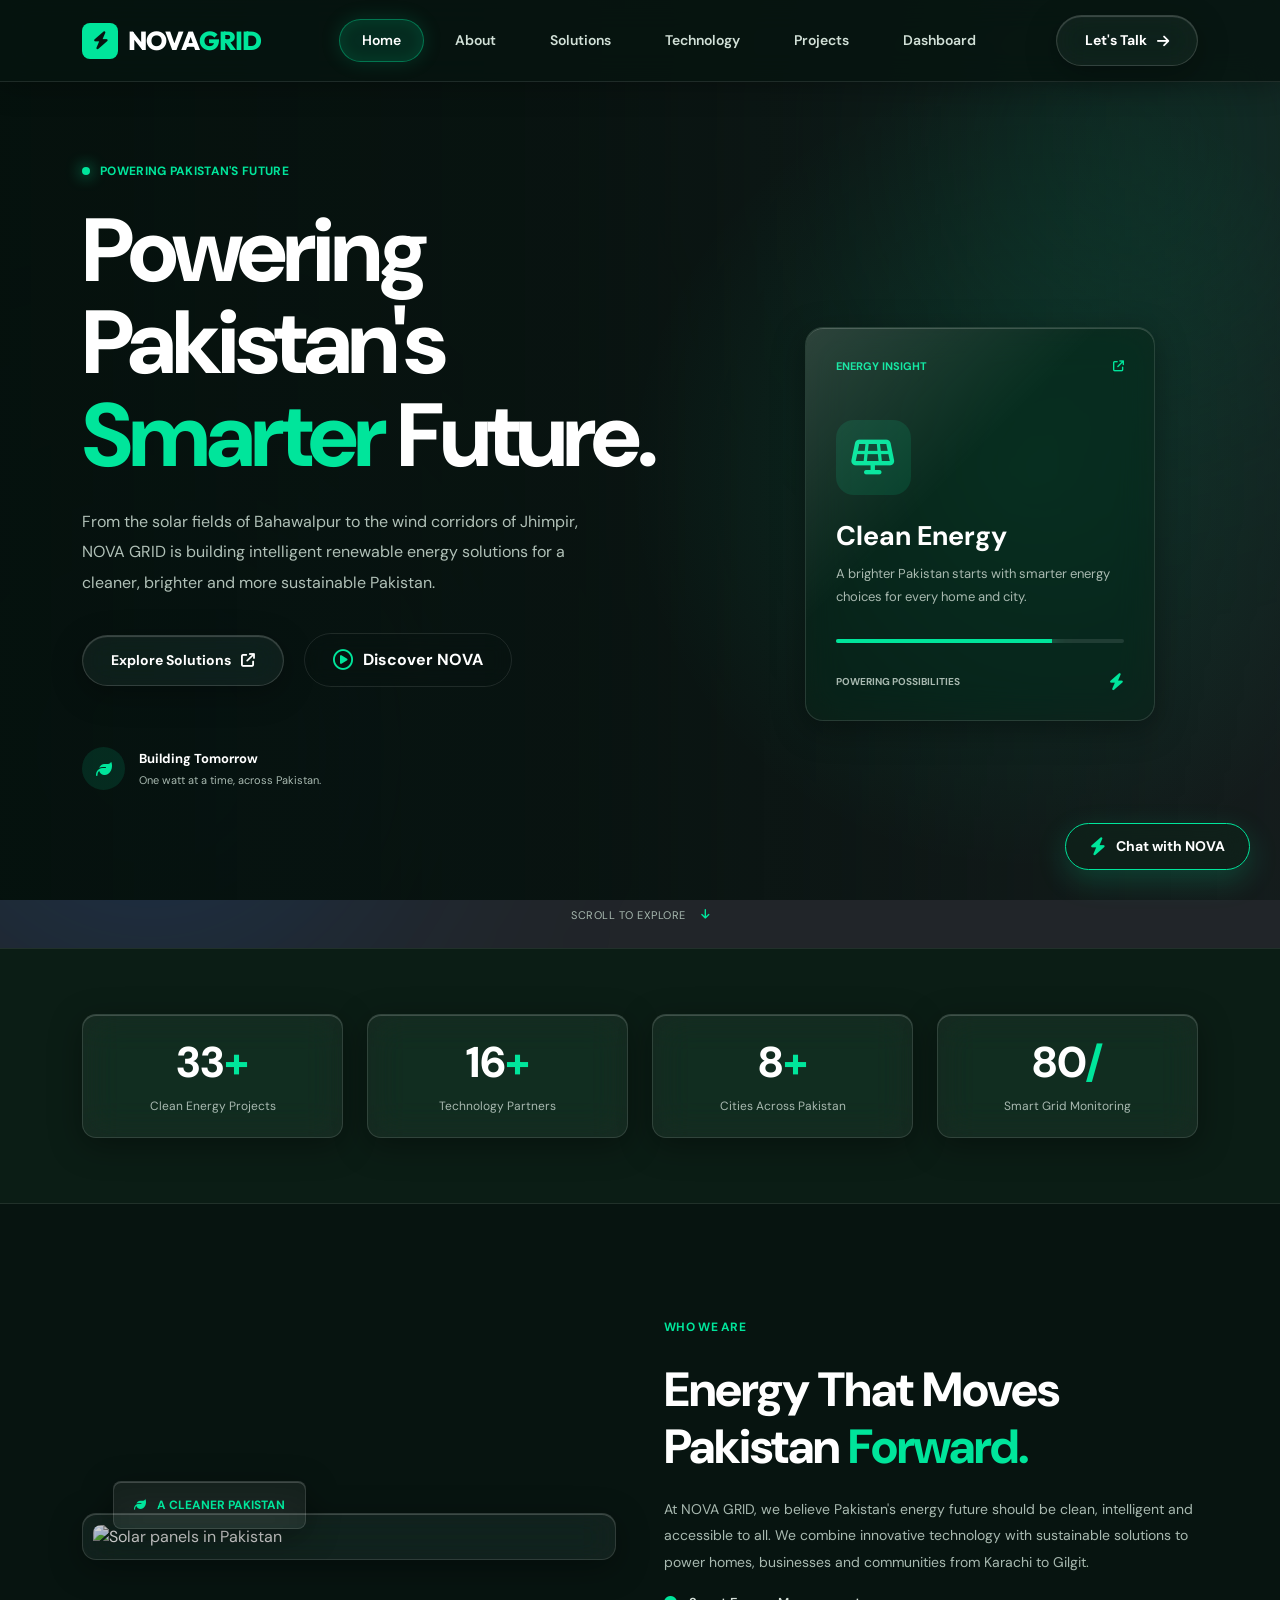
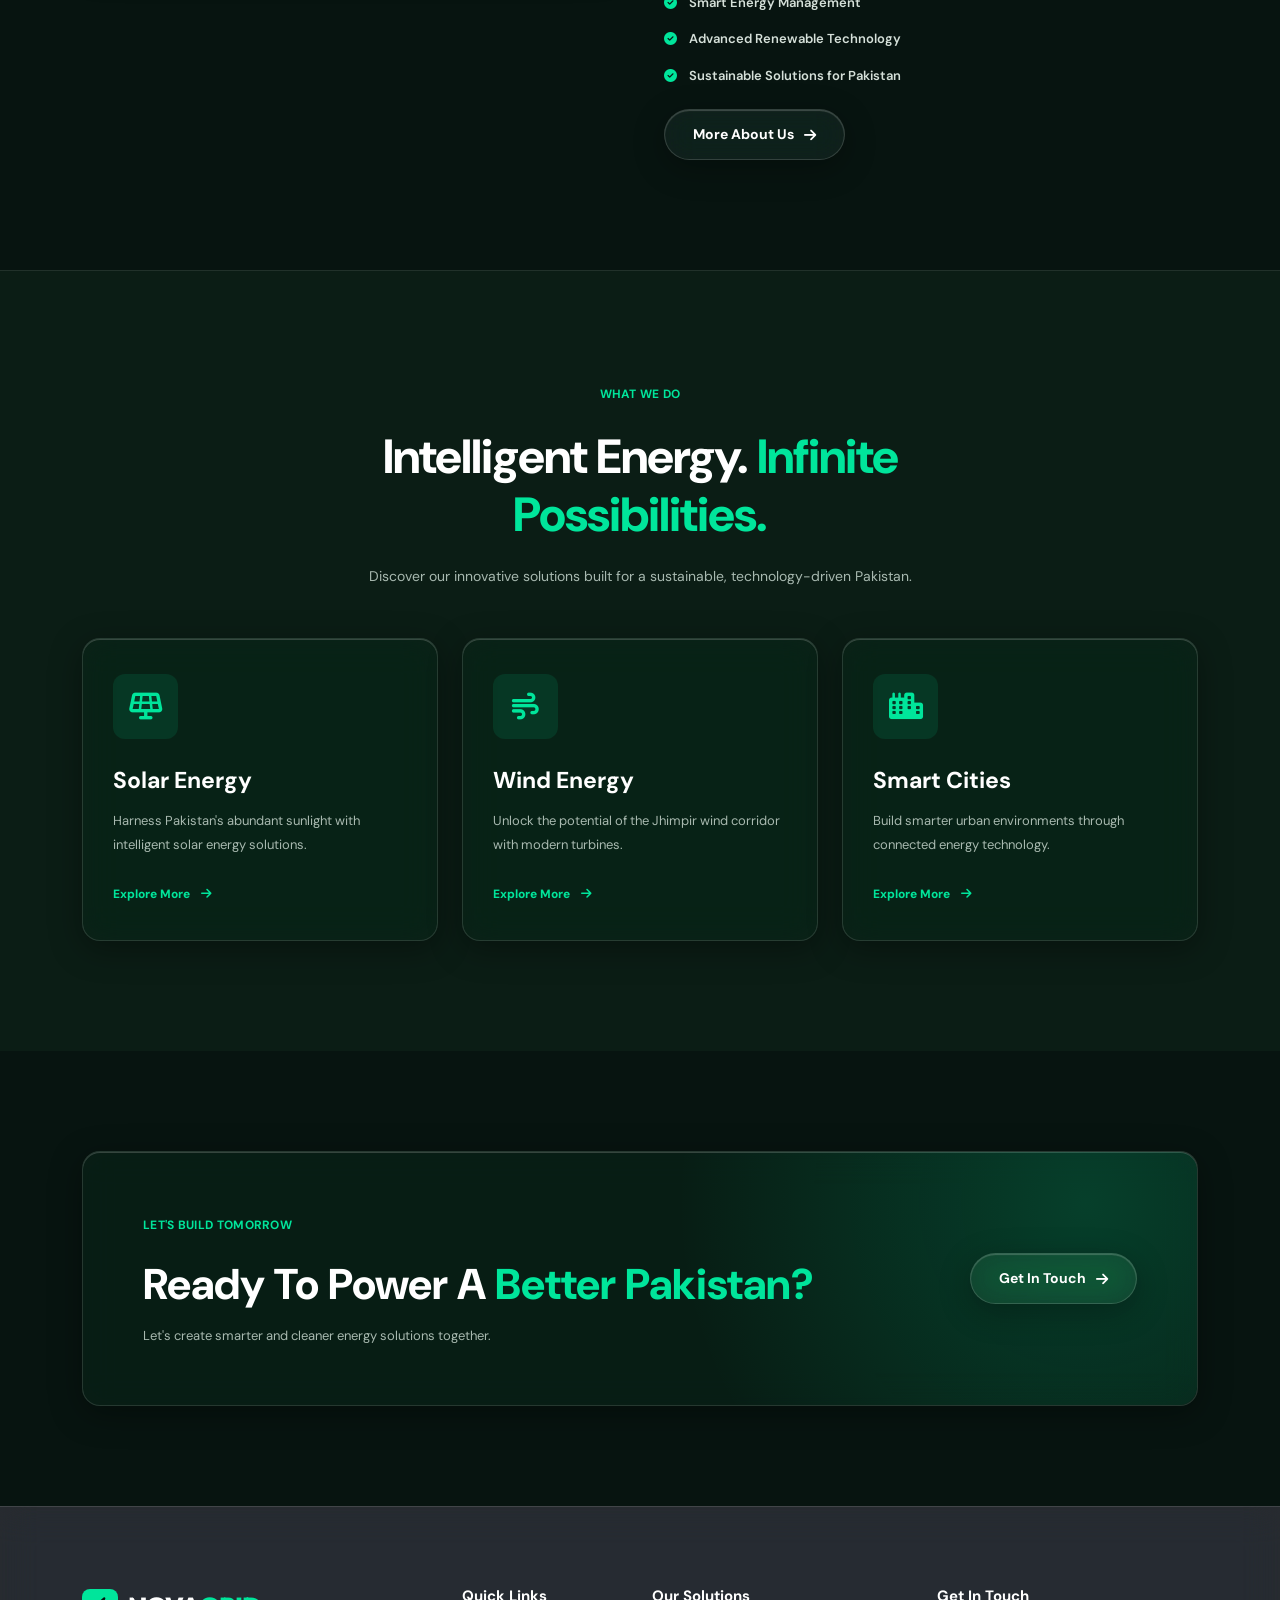
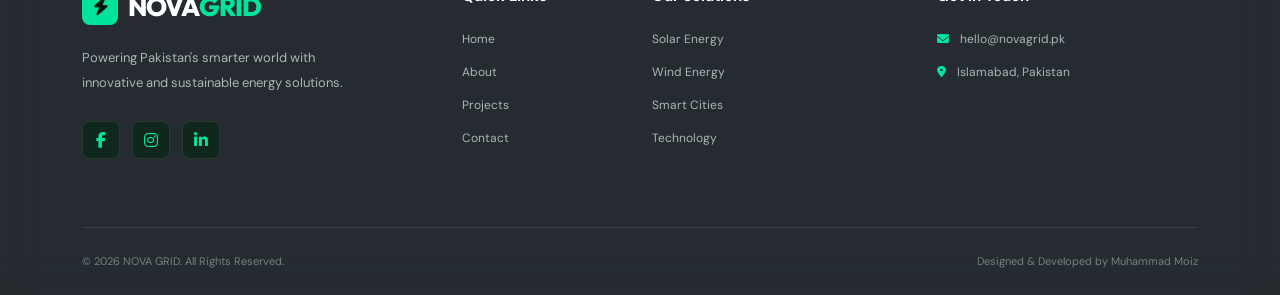
==== commit b1ddb98a: "Improve search discovery metadata" ====
--- a/index.html
+++ b/index.html
@@ -3,8 +3,9 @@
 <head>
     <meta charset="UTF-8">
     <meta name="viewport" content="width=device-width, initial-scale=1.0">
-    <meta name="description" content="NOVA GRID — Powering Pakistan's smarter, cleaner future with intelligent renewable energy solutions.">
-    <title>NOVA GRID | Powering Pakistan's Smarter Future</title>
+    <meta name="description" content="NOVA GRID showcases solar, wind, energy storage and smart city solutions for a cleaner energy future in Pakistan.">
+    <link rel="canonical" href="https://nova-grid-one.vercel.app/">
+    <title>NOVA GRID | Solar & Wind Energy in Pakistan</title>
 
     <!-- Bootstrap 5 CSS -->
     <link href="https://cdn.jsdelivr.net/npm/bootstrap@5.3.3/dist/css/bootstrap.min.css" rel="stylesheet">
